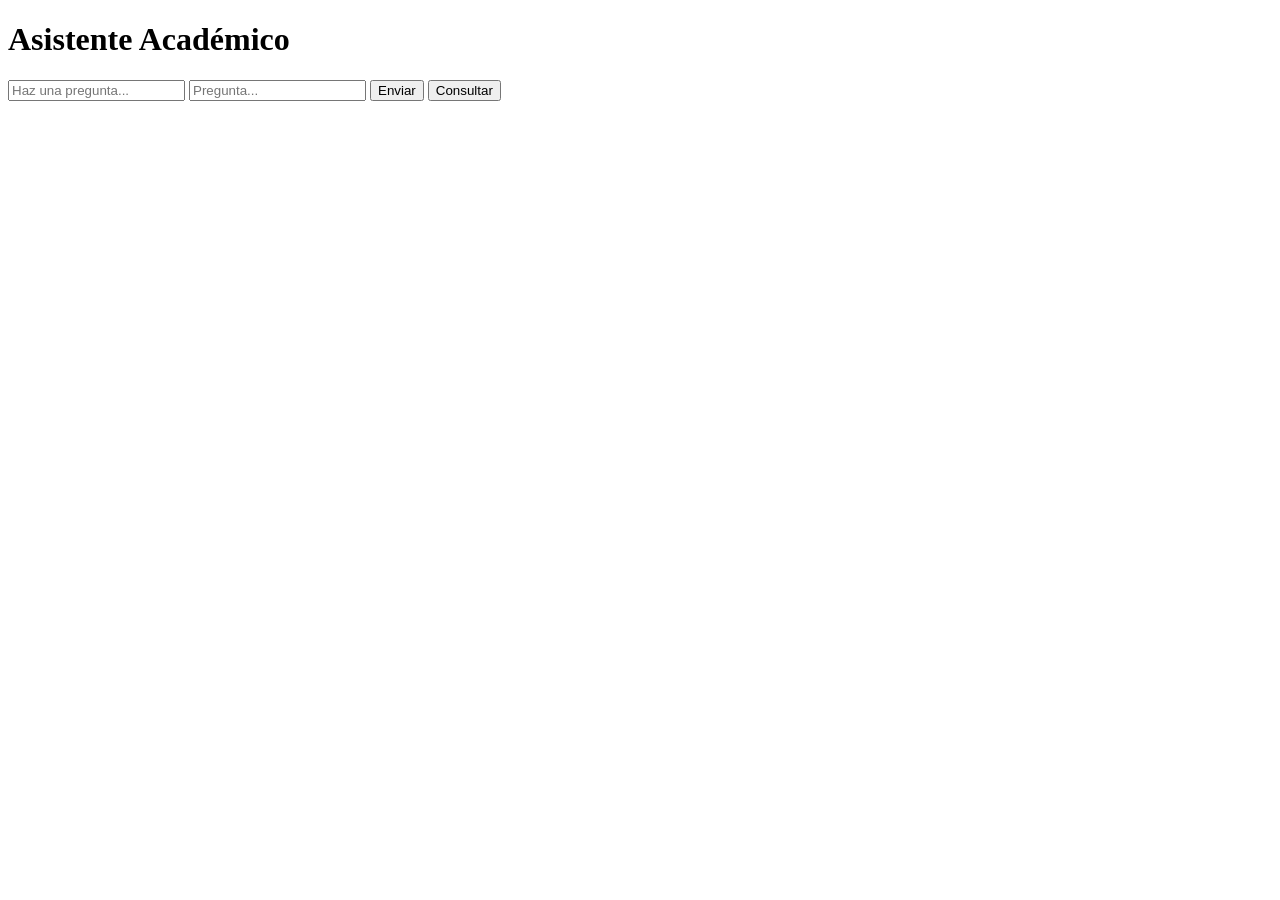
==== templates/index.html @ e2f16c11 "interfaz funcionando, no conectada" ====
<!DOCTYPE html>
<html lang="es">

<head>
    <meta charset="UTF-8">
    <title>Asistente Reglamento</title>


</head>

<body>

    <div class="container">

        <h1>Asistente Académico</h1>

        <input type="text" id="question" placeholder="Haz una pregunta...">

        <input id="question" placeholder="Pregunta...">
        <button onclick="ask()">Enviar</button>

        <button onclick="askQuestion()">
            Consultar
        </button>
        <script>
            async function ask() {
                const question = document.getElementById("question").value;

                const res = await fetch("/ask", {
                    method: "POST",
                    headers: {
                        "Content-Type": "application/json"
                    },
                    body: JSON.stringify({ question })
                });

                const data = await res.json();

                document.getElementById("response").innerText =
                    data.respuesta;
            }
        </script>

        <div id="response"></div>

        <div id="sources"></div>

    </div>

    <script src="script.js"></script>
    <link rel="stylesheet" href="styles.css">
</body>

</html>
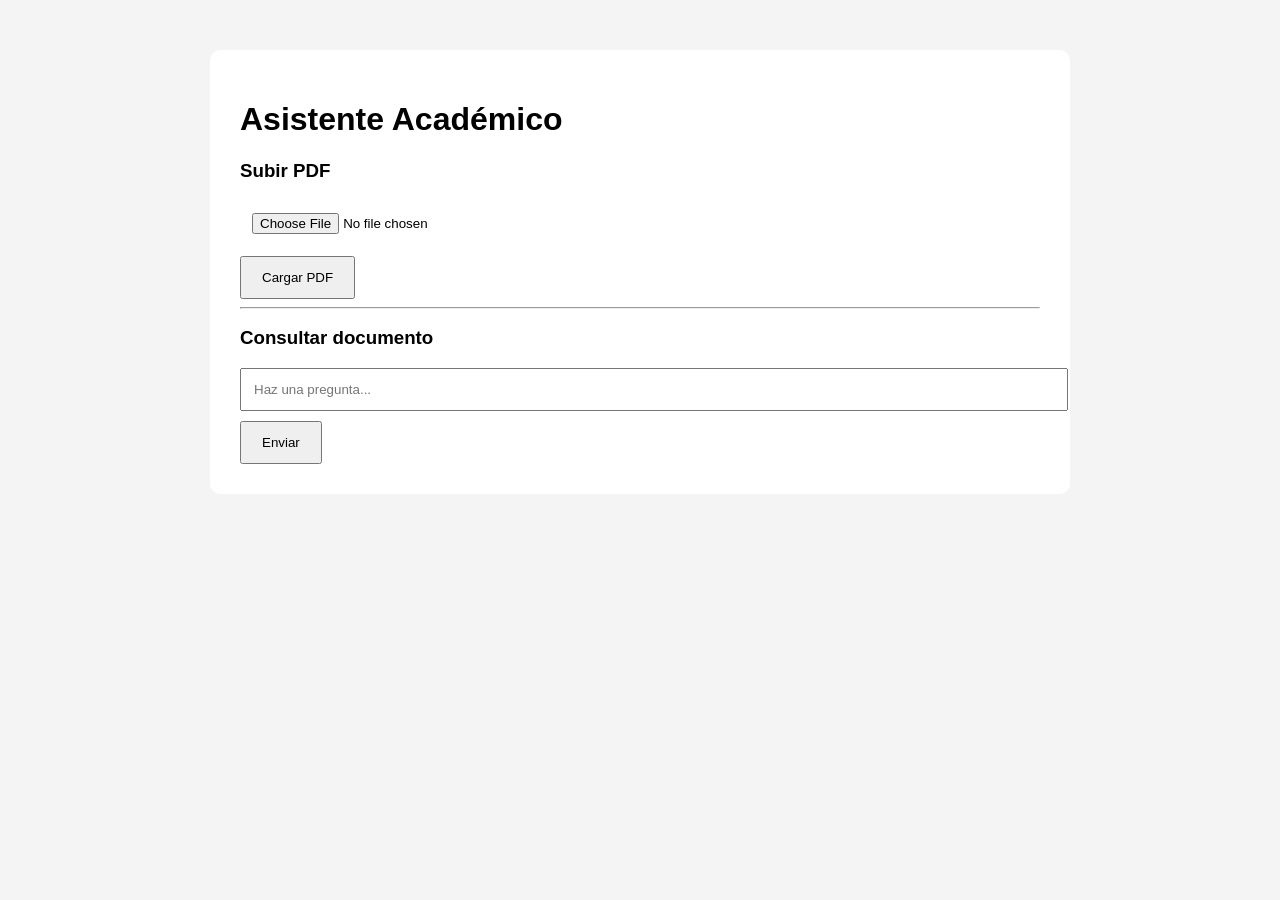
==== commit 64afae9c: "Replanteamiento RAG, Script.js, Index, App.py" ====
--- a/templates/index.html
+++ b/templates/index.html
@@ -5,7 +5,7 @@
     <meta charset="UTF-8">
     <title>Asistente Reglamento</title>
 
-
+    <link rel="stylesheet" href="/static/styles.css">
 </head>
 
 <body>
@@ -14,32 +14,31 @@
 
         <h1>Asistente Académico</h1>
 
-        <input type="text" id="question" placeholder="Haz una pregunta...">
+        <!-- SUBIR PDF -->
+        <h3>Subir PDF</h3>
 
-        <input id="question" placeholder="Pregunta...">
-        <button onclick="ask()">Enviar</button>
+        <input type="file" id="pdfFile" accept=".pdf">
+
+        <button onclick="uploadPDF()">
+            Cargar PDF
+        </button>
+
+        <div id="uploadStatus"></div>
+
+        <hr>
+
+        <!-- HACER PREGUNTAS -->
+        <h3>Consultar documento</h3>
+
+        <input
+            type="text"
+            id="question"
+            placeholder="Haz una pregunta..."
+        >
 
         <button onclick="askQuestion()">
-            Consultar
+            Enviar
         </button>
-        <script>
-            async function ask() {
-                const question = document.getElementById("question").value;
-
-                const res = await fetch("/ask", {
-                    method: "POST",
-                    headers: {
-                        "Content-Type": "application/json"
-                    },
-                    body: JSON.stringify({ question })
-                });
-
-                const data = await res.json();
-
-                document.getElementById("response").innerText =
-                    data.respuesta;
-            }
-        </script>
 
         <div id="response"></div>
 
@@ -47,8 +46,8 @@
 
     </div>
 
-    <script src="script.js"></script>
-    <link rel="stylesheet" href="styles.css">
+<script src="/static/script.js"></script>
+
 </body>
 
 </html>
--- a/static/styles.css
+++ b/static/styles.css
@@ -0,0 +1,29 @@
+body {
+    font-family: Arial;
+    background: #f4f4f4;
+}
+
+.container {
+    width: 800px;
+    margin: auto;
+    margin-top: 50px;
+    background: white;
+    padding: 30px;
+    border-radius: 10px;
+}
+
+input {
+    width: 100%;
+    padding: 12px;
+}
+
+button {
+    margin-top: 10px;
+    padding: 12px 20px;
+}
+
+.source {
+    background: #eee;
+    padding: 10px;
+    margin-top: 10px;
+}
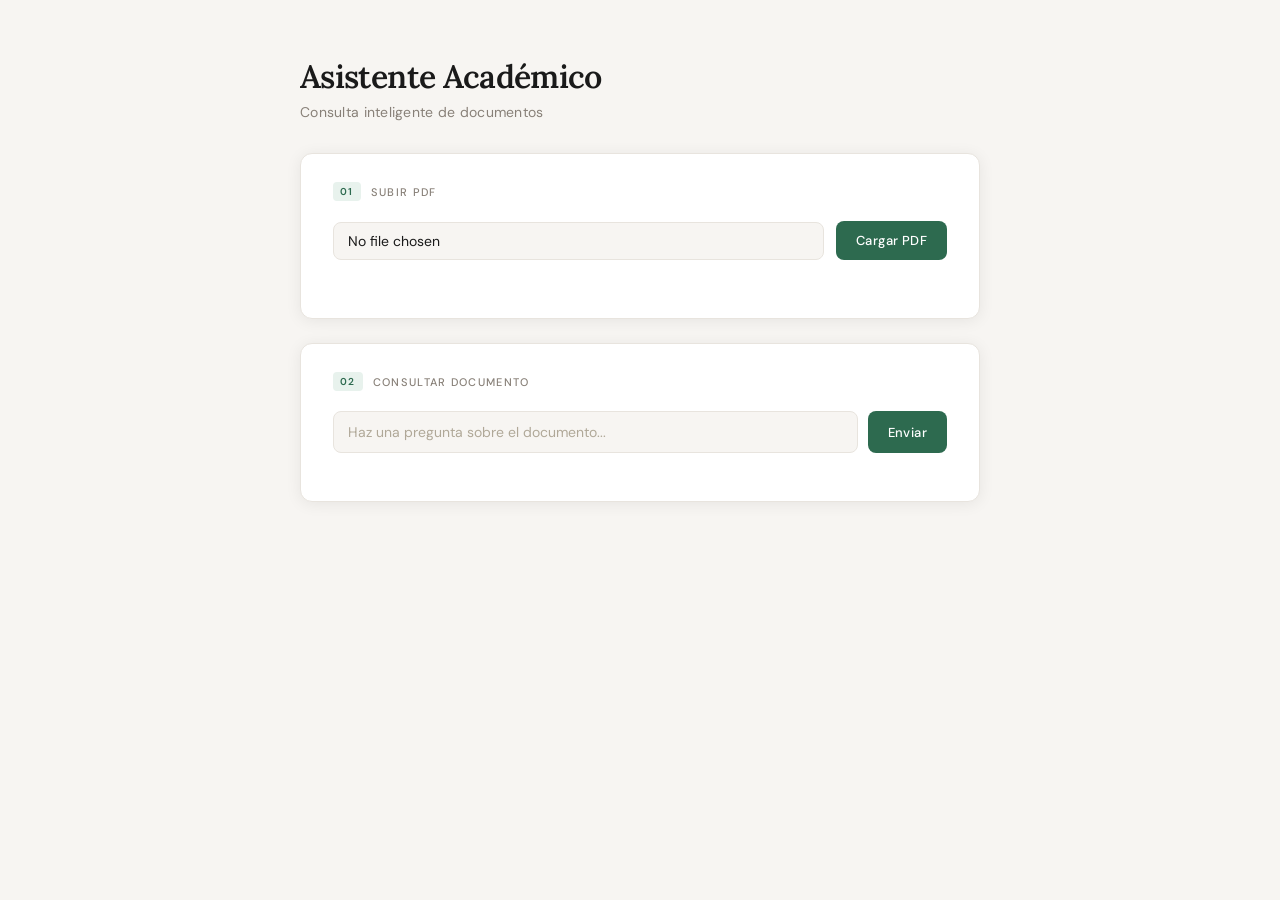
==== commit 37a63cfc: "Mejora HTML y CSS" ====
--- a/templates/index.html
+++ b/templates/index.html
@@ -4,7 +4,9 @@
 <head>
     <meta charset="UTF-8">
     <title>Asistente Reglamento</title>
-
+    <link rel="preconnect" href="https://fonts.googleapis.com">
+    <link rel="preconnect" href="https://fonts.gstatic.com" crossorigin>
+    <link href="https://fonts.googleapis.com/css2?family=Lora:wght@500;600&family=DM+Sans:wght@300;400;500&display=swap" rel="stylesheet">
     <link rel="stylesheet" href="/static/styles.css">
 </head>
 
@@ -12,41 +14,49 @@
 
     <div class="container">
 
-        <h1>Asistente Académico</h1>
+        <header class="app-header">
+            <h1>Asistente Académico</h1>
+            <p class="tagline">Consulta inteligente de documentos</p>
+        </header>
 
         <!-- SUBIR PDF -->
-        <h3>Subir PDF</h3>
+        <section class="card">
+            <h3 class="section-title">
+                <span class="step">01</span>
+                Subir PDF
+            </h3>
 
-        <input type="file" id="pdfFile" accept=".pdf">
+            <div class="file-row">
+                <input type="file" id="pdfFile" accept=".pdf">
+                <button onclick="uploadPDF()">Cargar PDF</button>
+            </div>
 
-        <button onclick="uploadPDF()">
-            Cargar PDF
-        </button>
-
-        <div id="uploadStatus"></div>
-
-        <hr>
+            <div id="uploadStatus"></div>
+        </section>
 
         <!-- HACER PREGUNTAS -->
-        <h3>Consultar documento</h3>
+        <section class="card">
+            <h3 class="section-title">
+                <span class="step">02</span>
+                Consultar documento
+            </h3>
 
-        <input
-            type="text"
-            id="question"
-            placeholder="Haz una pregunta..."
-        >
+            <div class="query-row">
+                <input
+                    type="text"
+                    id="question"
+                    placeholder="Haz una pregunta sobre el documento..."
+                >
+                <button onclick="askQuestion()">Enviar</button>
+            </div>
 
-        <button onclick="askQuestion()">
-            Enviar
-        </button>
-
-        <div id="response"></div>
-
-        <div id="sources"></div>
+            <div id="response"></div>
+            <div id="sources"></div>
+        </section>
 
     </div>
 
-<script src="/static/script.js"></script>
+    <script src="/static/script.js"></script>
 
 </body>
 
--- a/static/styles.css
+++ b/static/styles.css
@@ -1,29 +1,197 @@
-body {
-    font-family: Arial;
-    background: #f4f4f4;
+/* ── Variables ── */
+:root {
+    --bg:        #f7f5f2;
+    --surface:   #ffffff;
+    --border:    #e8e4de;
+    --accent:    #2d6a4f;
+    --accent-lt: #e8f2ed;
+    --text:      #1a1a1a;
+    --muted:     #888078;
+    --radius:    12px;
+    --shadow:    0 2px 16px rgba(0,0,0,0.07);
 }
 
-.container {
-    width: 800px;
-    margin: auto;
-    margin-top: 50px;
-    background: white;
-    padding: 30px;
-    border-radius: 10px;
+*, *::before, *::after { box-sizing: border-box; margin: 0; padding: 0; }
+
+body {
+    font-family: 'DM Sans', system-ui, sans-serif;
+    background: var(--bg);
+    color: var(--text);
+    min-height: 100vh;
 }
 
-input {
-    width: 100%;
-    padding: 12px;
+/* ── Layout ── */
+.container {
+    width: min(680px, 94%);
+    margin: 0 auto;
+    padding: 56px 0 80px;
+    display: flex;
+    flex-direction: column;
+    gap: 24px;
 }
 
+/* ── Header ── */
+.app-header {
+    margin-bottom: 8px;
+}
+
+.app-header h1 {
+    font-family: 'Lora', Georgia, serif;
+    font-size: clamp(24px, 5vw, 32px);
+    font-weight: 600;
+    color: var(--text);
+    letter-spacing: -0.02em;
+}
+
+.tagline {
+    font-size: 14px;
+    color: var(--muted);
+    margin-top: 6px;
+    letter-spacing: 0.02em;
+}
+
+/* ── Cards ── */
+.card {
+    background: var(--surface);
+    border: 1px solid var(--border);
+    border-radius: var(--radius);
+    padding: 28px 32px;
+    box-shadow: var(--shadow);
+}
+
+.section-title {
+    display: flex;
+    align-items: center;
+    gap: 10px;
+    font-family: 'DM Sans', sans-serif;
+    font-size: 11px;
+    font-weight: 500;
+    letter-spacing: 0.12em;
+    text-transform: uppercase;
+    color: var(--muted);
+    margin-bottom: 20px;
+}
+
+.step {
+    font-size: 10px;
+    font-weight: 600;
+    color: var(--accent);
+    background: var(--accent-lt);
+    padding: 3px 7px;
+    border-radius: 4px;
+}
+
+/* ── File row ── */
+.file-row {
+    display: flex;
+    align-items: center;
+    gap: 12px;
+    flex-wrap: wrap;
+}
+
+/* ── Query row ── */
+.query-row {
+    display: flex;
+    gap: 10px;
+}
+
+/* ── Inputs ── */
+input[type="text"],
+input[type="file"] {
+    flex: 1;
+    font-family: 'DM Sans', sans-serif;
+    font-size: 14px;
+    color: var(--text);
+    background: var(--bg);
+    border: 1px solid var(--border);
+    border-radius: 8px;
+    padding: 11px 14px;
+    outline: none;
+    transition: border-color .2s, box-shadow .2s;
+    min-width: 0;
+}
+
+input[type="text"]::placeholder { color: #b0a898; }
+
+input[type="text"]:focus,
+input[type="file"]:focus {
+    border-color: var(--accent);
+    box-shadow: 0 0 0 3px rgba(45,106,79,0.1);
+}
+
+input[type="file"] {
+    cursor: pointer;
+    padding: 9px 14px;
+}
+input[type="file"]::-webkit-file-upload-button {
+    display: none;
+}
+
+/* ── Buttons ── */
 button {
-    margin-top: 10px;
-    padding: 12px 20px;
+    font-family: 'DM Sans', sans-serif;
+    font-size: 13px;
+    font-weight: 500;
+    letter-spacing: 0.03em;
+    color: #fff;
+    background: var(--accent);
+    border: none;
+    border-radius: 8px;
+    padding: 11px 20px;
+    cursor: pointer;
+    white-space: nowrap;
+    transition: background .2s, transform .1s;
+}
+button:hover   { background: #245c43; }
+button:active  { transform: scale(.98); }
+
+/* ── Status & Response ── */
+#uploadStatus {
+    margin-top: 12px;
+    font-size: 13px;
+    color: var(--muted);
+    min-height: 18px;
+}
+
+#response {
+    margin-top: 20px;
+    font-size: 14px;
+    line-height: 1.75;
+    color: var(--text);
+    white-space: pre-wrap;
+}
+
+#response:not(:empty) {
+    background: var(--accent-lt);
+    border-left: 3px solid var(--accent);
+    border-radius: 0 8px 8px 0;
+    padding: 16px 18px;
+}
+
+/* ── Sources ── */
+#sources:not(:empty) {
+    margin-top: 16px;
 }
 
 .source {
-    background: #eee;
-    padding: 10px;
-    margin-top: 10px;
+    background: var(--bg);
+    border: 1px solid var(--border);
+    border-radius: 8px;
+    padding: 12px 16px;
+    margin-top: 8px;
+    font-size: 13px;
+    color: var(--muted);
+    line-height: 1.6;
+}
+
+/* ── Scrollbar ── */
+::-webkit-scrollbar { width: 5px; }
+::-webkit-scrollbar-track { background: transparent; }
+::-webkit-scrollbar-thumb { background: var(--border); border-radius: 99px; }
+
+/* ── Responsive ── */
+@media (max-width: 480px) {
+    .card { padding: 20px; }
+    .query-row { flex-direction: column; }
+    button { width: 100%; }
 }
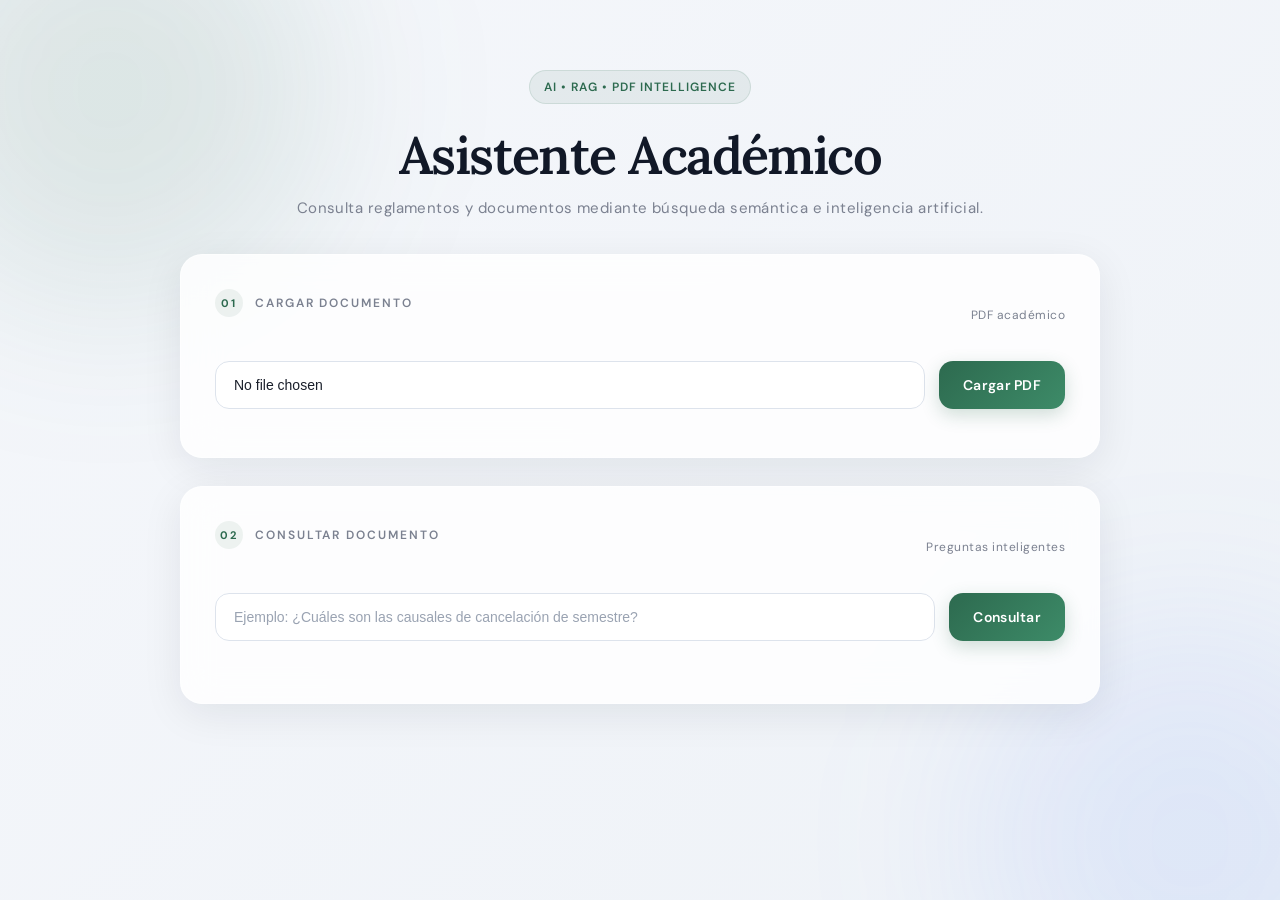
==== commit a184b110: "Supuesta mejora de styles e index" ====
--- a/templates/index.html
+++ b/templates/index.html
@@ -2,56 +2,135 @@
 <html lang="es">
 
 <head>
+
     <meta charset="UTF-8">
-    <title>Asistente Reglamento</title>
-    <link rel="preconnect" href="https://fonts.googleapis.com">
-    <link rel="preconnect" href="https://fonts.gstatic.com" crossorigin>
-    <link href="https://fonts.googleapis.com/css2?family=Lora:wght@500;600&family=DM+Sans:wght@300;400;500&display=swap" rel="stylesheet">
-    <link rel="stylesheet" href="/static/styles.css">
+
+    <meta
+        name="viewport"
+        content="width=device-width, initial-scale=1.0"
+    >
+
+    <title>Asistente Académico IA</title>
+
+    <!-- Fonts -->
+    <link
+        rel="preconnect"
+        href="https://fonts.googleapis.com"
+    >
+
+    <link
+        rel="preconnect"
+        href="https://fonts.gstatic.com"
+        crossorigin
+    >
+
+    <link
+        href="https://fonts.googleapis.com/css2?family=Lora:wght@500;600&family=DM+Sans:wght@300;400;500;600&display=swap"
+        rel="stylesheet"
+    >
+
+    <!-- CSS -->
+    <link
+        rel="stylesheet"
+        href="/static/styles.css"
+    >
+
 </head>
 
 <body>
 
     <div class="container">
 
+        <!-- HEADER -->
         <header class="app-header">
-            <h1>Asistente Académico</h1>
-            <p class="tagline">Consulta inteligente de documentos</p>
+
+            <div class="hero-badge">
+                AI • RAG • PDF Intelligence
+            </div>
+
+            <h1>
+                Asistente Académico
+            </h1>
+
+            <p class="tagline">
+                Consulta reglamentos y documentos mediante búsqueda semántica e inteligencia artificial.
+            </p>
+
         </header>
 
         <!-- SUBIR PDF -->
         <section class="card">
-            <h3 class="section-title">
-                <span class="step">01</span>
-                Subir PDF
-            </h3>
+
+            <div class="section-header">
+
+                <h3 class="section-title">
+                    <span class="step">01</span>
+                    Cargar documento
+                </h3>
+
+                <span class="section-subtitle">
+                    PDF académico
+                </span>
+
+            </div>
 
             <div class="file-row">
-                <input type="file" id="pdfFile" accept=".pdf">
-                <button onclick="uploadPDF()">Cargar PDF</button>
+
+                <input
+                    type="file"
+                    id="pdfFile"
+                    accept=".pdf"
+                >
+
+                <button onclick="uploadPDF()">
+                    Cargar PDF
+                </button>
+
             </div>
 
             <div id="uploadStatus"></div>
+
         </section>
 
-        <!-- HACER PREGUNTAS -->
+        <!-- CONSULTA -->
         <section class="card">
-            <h3 class="section-title">
-                <span class="step">02</span>
-                Consultar documento
-            </h3>
+
+            <div class="section-header">
+
+                <h3 class="section-title">
+                    <span class="step">02</span>
+                    Consultar documento
+                </h3>
+
+                <span class="section-subtitle">
+                    Preguntas inteligentes
+                </span>
+
+            </div>
 
             <div class="query-row">
+
                 <input
                     type="text"
                     id="question"
-                    placeholder="Haz una pregunta sobre el documento..."
+                    placeholder="Ejemplo: ¿Cuáles son las causales de cancelación de semestre?"
                 >
-                <button onclick="askQuestion()">Enviar</button>
+
+                <button onclick="askQuestion()">
+                    Consultar
+                </button>
+
             </div>
 
-            <div id="response"></div>
-            <div id="sources"></div>
+            <!-- RESPUESTA -->
+            <div class="response-wrapper">
+
+                <div id="response"></div>
+
+                <div id="sources"></div>
+
+            </div>
+
         </section>
 
     </div>
--- a/static/styles.css
+++ b/static/styles.css
@@ -1,197 +1,693 @@
-/* ── Variables ── */
+/* ─────────────────────────────
+   VARIABLES
+───────────────────────────── */
 :root {
-    --bg:        #f7f5f2;
-    --surface:   #ffffff;
-    --border:    #e8e4de;
-    --accent:    #2d6a4f;
-    --accent-lt: #e8f2ed;
-    --text:      #1a1a1a;
-    --muted:     #888078;
-    --radius:    12px;
-    --shadow:    0 2px 16px rgba(0,0,0,0.07);
-}
-
-*, *::before, *::after { box-sizing: border-box; margin: 0; padding: 0; }
-
+
+    --bg:
+        linear-gradient(
+            135deg,
+            #f5f7fb 0%,
+            #eef2f7 100%
+        );
+
+    --surface:
+        rgba(255,255,255,0.82);
+
+    --surface-strong:
+        #ffffff;
+
+    --border:
+        rgba(255,255,255,0.5);
+
+    --accent:
+        #2d6a4f;
+
+    --accent-hover:
+        #245740;
+
+    --accent-light:
+        rgba(45,106,79,0.08);
+
+    --text:
+        #1a1f2b;
+
+    --muted:
+        #7b8190;
+
+    --shadow:
+        0 10px 40px rgba(15,23,42,0.08);
+
+    --shadow-hover:
+        0 14px 50px rgba(15,23,42,0.12);
+
+    --radius:
+        22px;
+}
+
+/* ─────────────────────────────
+   RESET
+───────────────────────────── */
+*,
+*::before,
+*::after {
+    box-sizing: border-box;
+    margin: 0;
+    padding: 0;
+}
+
+/* ─────────────────────────────
+   BODY
+───────────────────────────── */
 body {
-    font-family: 'DM Sans', system-ui, sans-serif;
+
+    font-family:
+        'DM Sans',
+        system-ui,
+        sans-serif;
+
     background: var(--bg);
+
     color: var(--text);
+
     min-height: 100vh;
-}
-
-/* ── Layout ── */
+
+    position: relative;
+
+    overflow-x: hidden;
+}
+
+/* Fondo decorativo */
+body::before,
+body::after {
+
+    content: "";
+
+    position: fixed;
+
+    width: 420px;
+    height: 420px;
+
+    border-radius: 50%;
+
+    filter: blur(90px);
+
+    z-index: -1;
+}
+
+body::before {
+
+    top: -120px;
+    left: -100px;
+
+    background:
+        rgba(45,106,79,0.12);
+}
+
+body::after {
+
+    bottom: -150px;
+    right: -120px;
+
+    background:
+        rgba(77,124,255,0.10);
+}
+
+/* ─────────────────────────────
+   LAYOUT
+───────────────────────────── */
 .container {
-    width: min(680px, 94%);
-    margin: 0 auto;
-    padding: 56px 0 80px;
-    display: flex;
-    flex-direction: column;
-    gap: 24px;
-}
-
-/* ── Header ── */
+
+    width:
+        min(920px, 92%);
+
+    margin:
+        0 auto;
+
+    padding:
+        70px 0 90px;
+
+    display:
+        flex;
+
+    flex-direction:
+        column;
+
+    gap:
+        28px;
+}
+
+/* ─────────────────────────────
+   HEADER
+───────────────────────────── */
 .app-header {
+
+    text-align: center;
+
     margin-bottom: 8px;
 }
 
 .app-header h1 {
-    font-family: 'Lora', Georgia, serif;
-    font-size: clamp(24px, 5vw, 32px);
-    font-weight: 600;
-    color: var(--text);
-    letter-spacing: -0.02em;
+
+    font-family:
+        'Lora',
+        serif;
+
+    font-size:
+        clamp(36px, 5vw, 52px);
+
+    font-weight:
+        600;
+
+    letter-spacing:
+        -0.03em;
+
+    color:
+        #111827;
+
+    margin-bottom:
+        10px;
 }
 
 .tagline {
-    font-size: 14px;
-    color: var(--muted);
-    margin-top: 6px;
-    letter-spacing: 0.02em;
-}
-
-/* ── Cards ── */
+
+    font-size:
+        15px;
+
+    color:
+        var(--muted);
+
+    letter-spacing:
+        0.03em;
+}
+
+/* ─────────────────────────────
+   CARDS
+───────────────────────────── */
 .card {
-    background: var(--surface);
-    border: 1px solid var(--border);
-    border-radius: var(--radius);
-    padding: 28px 32px;
-    box-shadow: var(--shadow);
-}
-
+
+    background:
+        var(--surface);
+
+    backdrop-filter:
+        blur(18px);
+
+    -webkit-backdrop-filter:
+        blur(18px);
+
+    border:
+        1px solid var(--border);
+
+    border-radius:
+        var(--radius);
+
+    padding:
+        34px;
+
+    box-shadow:
+        var(--shadow);
+
+    transition:
+        transform .25s ease,
+        box-shadow .25s ease;
+}
+
+.card:hover {
+
+    transform:
+        translateY(-3px);
+
+    box-shadow:
+        var(--shadow-hover);
+}
+
+/* ─────────────────────────────
+   SECTION TITLES
+───────────────────────────── */
 .section-title {
-    display: flex;
-    align-items: center;
-    gap: 10px;
-    font-family: 'DM Sans', sans-serif;
-    font-size: 11px;
-    font-weight: 500;
-    letter-spacing: 0.12em;
-    text-transform: uppercase;
-    color: var(--muted);
-    margin-bottom: 20px;
+
+    display:
+        flex;
+
+    align-items:
+        center;
+
+    gap:
+        12px;
+
+    font-size:
+        12px;
+
+    text-transform:
+        uppercase;
+
+    letter-spacing:
+        0.16em;
+
+    color:
+        var(--muted);
+
+    margin-bottom:
+        24px;
+
+    font-weight:
+        600;
 }
 
 .step {
-    font-size: 10px;
-    font-weight: 600;
-    color: var(--accent);
-    background: var(--accent-lt);
-    padding: 3px 7px;
-    border-radius: 4px;
-}
-
-/* ── File row ── */
-.file-row {
-    display: flex;
-    align-items: center;
-    gap: 12px;
-    flex-wrap: wrap;
-}
-
-/* ── Query row ── */
+
+    width:
+        28px;
+
+    height:
+        28px;
+
+    display:
+        flex;
+
+    align-items:
+        center;
+
+    justify-content:
+        center;
+
+    border-radius:
+        50%;
+
+    background:
+        var(--accent-light);
+
+    color:
+        var(--accent);
+
+    font-size:
+        11px;
+
+    font-weight:
+        700;
+}
+
+/* ─────────────────────────────
+   ROWS
+───────────────────────────── */
+.file-row,
 .query-row {
-    display: flex;
-    gap: 10px;
-}
-
-/* ── Inputs ── */
+
+    display:
+        flex;
+
+    gap:
+        14px;
+
+    align-items:
+        center;
+
+    flex-wrap:
+        wrap;
+}
+
+/* ─────────────────────────────
+   INPUTS
+───────────────────────────── */
 input[type="text"],
 input[type="file"] {
-    flex: 1;
-    font-family: 'DM Sans', sans-serif;
-    font-size: 14px;
-    color: var(--text);
-    background: var(--bg);
-    border: 1px solid var(--border);
-    border-radius: 8px;
-    padding: 11px 14px;
-    outline: none;
-    transition: border-color .2s, box-shadow .2s;
-    min-width: 0;
-}
-
-input[type="text"]::placeholder { color: #b0a898; }
+
+    flex:
+        1;
+
+    width:
+        100%;
+
+    min-width:
+        0;
+
+    border:
+        1px solid #dde3ec;
+
+    background:
+        rgba(255,255,255,0.92);
+
+    border-radius:
+        14px;
+
+    padding:
+        15px 18px;
+
+    font-size:
+        14px;
+
+    color:
+        var(--text);
+
+    transition:
+        all .25s ease;
+
+    outline:
+        none;
+}
+
+input[type="text"]::placeholder {
+
+    color:
+        #9aa3b2;
+}
 
 input[type="text"]:focus,
 input[type="file"]:focus {
-    border-color: var(--accent);
-    box-shadow: 0 0 0 3px rgba(45,106,79,0.1);
+
+    border-color:
+        rgba(45,106,79,0.45);
+
+    box-shadow:
+        0 0 0 5px rgba(45,106,79,0.10);
+
+    transform:
+        translateY(-1px);
 }
 
 input[type="file"] {
-    cursor: pointer;
-    padding: 9px 14px;
-}
+
+    cursor:
+        pointer;
+}
+
 input[type="file"]::-webkit-file-upload-button {
     display: none;
 }
 
-/* ── Buttons ── */
+/* ─────────────────────────────
+   BUTTONS
+───────────────────────────── */
 button {
-    font-family: 'DM Sans', sans-serif;
-    font-size: 13px;
-    font-weight: 500;
-    letter-spacing: 0.03em;
-    color: #fff;
-    background: var(--accent);
-    border: none;
-    border-radius: 8px;
-    padding: 11px 20px;
-    cursor: pointer;
-    white-space: nowrap;
-    transition: background .2s, transform .1s;
-}
-button:hover   { background: #245c43; }
-button:active  { transform: scale(.98); }
-
-/* ── Status & Response ── */
+
+    border:
+        none;
+
+    border-radius:
+        14px;
+
+    padding:
+        15px 24px;
+
+    background:
+        linear-gradient(
+            135deg,
+            #2d6a4f,
+            #3d8b68
+        );
+
+    color:
+        white;
+
+    font-family:
+        'DM Sans',
+        sans-serif;
+
+    font-size:
+        14px;
+
+    font-weight:
+        600;
+
+    letter-spacing:
+        0.02em;
+
+    cursor:
+        pointer;
+
+    transition:
+        all .25s ease;
+
+    box-shadow:
+        0 6px 18px rgba(45,106,79,0.22);
+}
+
+button:hover {
+
+    transform:
+        translateY(-2px);
+
+    box-shadow:
+        0 10px 24px rgba(45,106,79,0.28);
+}
+
+button:active {
+
+    transform:
+        scale(.98);
+}
+
+/* ─────────────────────────────
+   STATUS
+───────────────────────────── */
 #uploadStatus {
-    margin-top: 12px;
-    font-size: 13px;
-    color: var(--muted);
-    min-height: 18px;
-}
-
+
+    margin-top:
+        14px;
+
+    font-size:
+        13px;
+
+    color:
+        var(--muted);
+
+    line-height:
+        1.6;
+}
+
+/* ─────────────────────────────
+   RESPONSE
+───────────────────────────── */
 #response {
-    margin-top: 20px;
-    font-size: 14px;
-    line-height: 1.75;
-    color: var(--text);
-    white-space: pre-wrap;
+
+    margin-top:
+        28px;
+
+    line-height:
+        1.9;
+
+    font-size:
+        15px;
+
+    color:
+        #1f2937;
 }
 
 #response:not(:empty) {
-    background: var(--accent-lt);
-    border-left: 3px solid var(--accent);
-    border-radius: 0 8px 8px 0;
-    padding: 16px 18px;
-}
-
-/* ── Sources ── */
+
+    background:
+        linear-gradient(
+            135deg,
+            rgba(45,106,79,0.07),
+            rgba(255,255,255,0.9)
+        );
+
+    border:
+        1px solid rgba(45,106,79,0.12);
+
+    border-left:
+        5px solid var(--accent);
+
+    border-radius:
+        18px;
+
+    padding:
+        24px;
+
+    box-shadow:
+        0 8px 24px rgba(0,0,0,0.04);
+
+    animation:
+        fadeIn .3s ease;
+}
+
+/* ─────────────────────────────
+   SOURCES
+───────────────────────────── */
 #sources:not(:empty) {
-    margin-top: 16px;
+
+    margin-top:
+        24px;
 }
 
 .source {
-    background: var(--bg);
-    border: 1px solid var(--border);
-    border-radius: 8px;
-    padding: 12px 16px;
-    margin-top: 8px;
-    font-size: 13px;
-    color: var(--muted);
-    line-height: 1.6;
-}
-
-/* ── Scrollbar ── */
-::-webkit-scrollbar { width: 5px; }
-::-webkit-scrollbar-track { background: transparent; }
-::-webkit-scrollbar-thumb { background: var(--border); border-radius: 99px; }
-
-/* ── Responsive ── */
-@media (max-width: 480px) {
-    .card { padding: 20px; }
-    .query-row { flex-direction: column; }
-    button { width: 100%; }
+
+    background:
+        rgba(255,255,255,0.72);
+
+    border:
+        1px solid rgba(0,0,0,0.06);
+
+    border-radius:
+        14px;
+
+    padding:
+        16px 18px;
+
+    margin-top:
+        12px;
+
+    font-size:
+        13px;
+
+    line-height:
+        1.7;
+
+    color:
+        #5b6472;
+
+    transition:
+        all .2s ease;
+}
+
+.source:hover {
+
+    transform:
+        translateX(3px);
+
+    background:
+        white;
+}
+
+/* ─────────────────────────────
+   ANIMATIONS
+───────────────────────────── */
+@keyframes fadeIn {
+
+    from {
+        opacity: 0;
+        transform: translateY(8px);
+    }
+
+    to {
+        opacity: 1;
+        transform: translateY(0);
+    }
+}
+
+/* ─────────────────────────────
+   SCROLLBAR
+───────────────────────────── */
+::-webkit-scrollbar {
+
+    width: 7px;
+}
+
+::-webkit-scrollbar-thumb {
+
+    background:
+        rgba(0,0,0,0.12);
+
+    border-radius:
+        999px;
+}
+
+/* ─────────────────────────────
+   RESPONSIVE
+───────────────────────────── */
+@media (max-width: 640px) {
+
+    .container {
+
+        width: 94%;
+
+        padding-top: 42px;
+    }
+
+    .card {
+
+        padding: 24px;
+    }
+
+    .query-row,
+    .file-row {
+
+        flex-direction: column;
+    }
+
+    button {
+
+        width: 100%;
+    }
+
+    .app-header h1 {
+
+        font-size: 34px;
+    }
+}
+
+/* ─────────────────────────────
+   EXTRA UI
+───────────────────────────── */
+
+.hero-badge {
+
+    display: inline-flex;
+
+    align-items: center;
+
+    gap: 8px;
+
+    padding: 8px 14px;
+
+    border-radius: 999px;
+
+    background:
+        rgba(45,106,79,0.08);
+
+    color:
+        var(--accent);
+
+    font-size:
+        12px;
+
+    font-weight:
+        600;
+
+    letter-spacing:
+        0.08em;
+
+    text-transform:
+        uppercase;
+
+    margin-bottom:
+        18px;
+
+    border:
+        1px solid rgba(45,106,79,0.12);
+}
+
+.section-header {
+
+    display:
+        flex;
+
+    align-items:
+        center;
+
+    justify-content:
+        space-between;
+
+    margin-bottom:
+        20px;
+
+    gap:
+        12px;
+}
+
+.section-subtitle {
+
+    font-size:
+        12px;
+
+    color:
+        var(--muted);
+
+    letter-spacing:
+        0.04em;
+}
+
+.response-wrapper {
+
+    margin-top:
+        10px;
 }
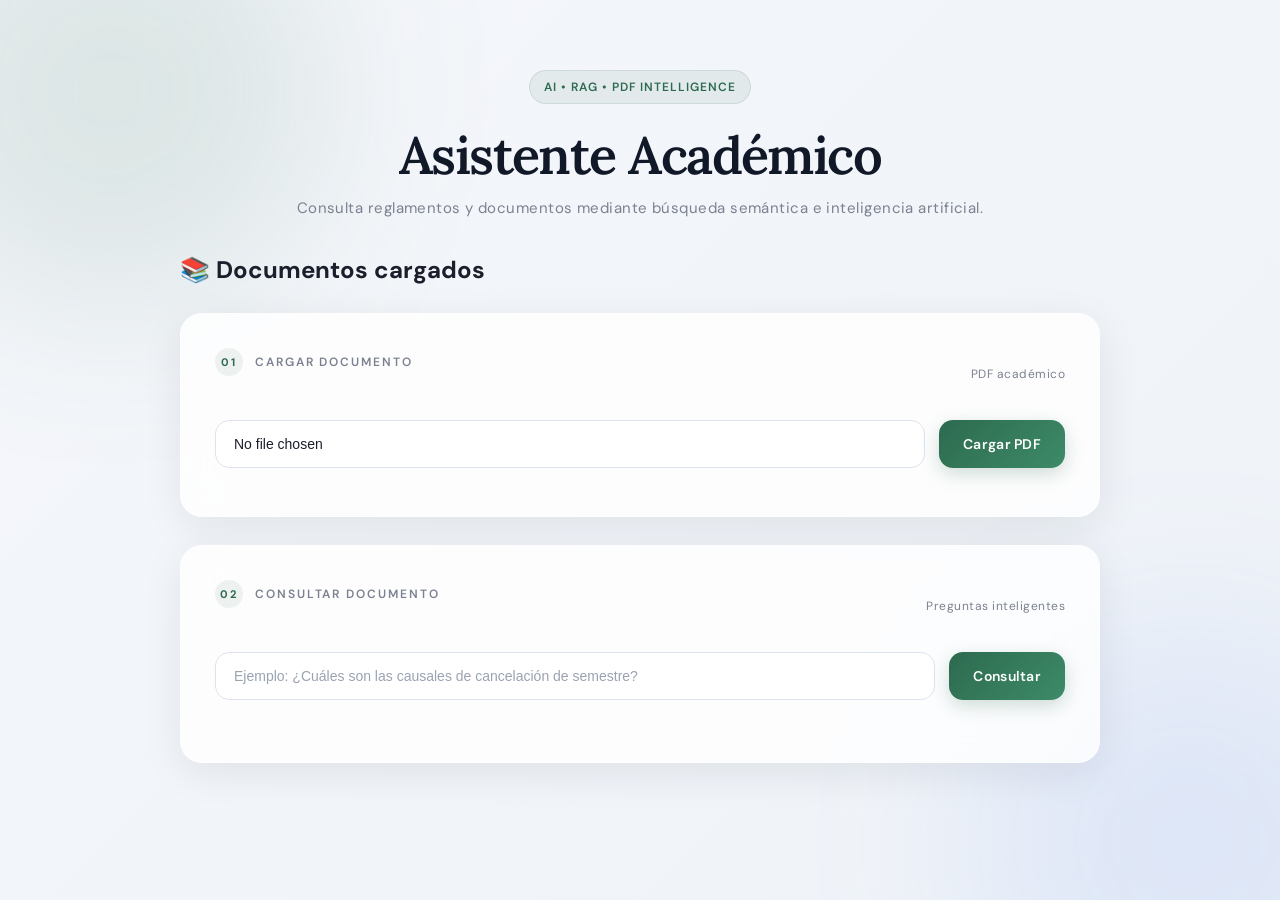
==== commit 84d566d2: "interfaz mejorada, correccion salida en proceso" ====
--- a/templates/index.html
+++ b/templates/index.html
@@ -5,35 +5,21 @@
 
     <meta charset="UTF-8">
 
-    <meta
-        name="viewport"
-        content="width=device-width, initial-scale=1.0"
-    >
+    <meta name="viewport" content="width=device-width, initial-scale=1.0">
 
     <title>Asistente Académico IA</title>
 
     <!-- Fonts -->
-    <link
-        rel="preconnect"
-        href="https://fonts.googleapis.com"
-    >
+    <link rel="preconnect" href="https://fonts.googleapis.com">
 
-    <link
-        rel="preconnect"
-        href="https://fonts.gstatic.com"
-        crossorigin
-    >
+    <link rel="preconnect" href="https://fonts.gstatic.com" crossorigin>
 
     <link
         href="https://fonts.googleapis.com/css2?family=Lora:wght@500;600&family=DM+Sans:wght@300;400;500;600&display=swap"
-        rel="stylesheet"
-    >
+        rel="stylesheet">
 
     <!-- CSS -->
-    <link
-        rel="stylesheet"
-        href="/static/styles.css"
-    >
+    <link rel="stylesheet" href="/static/styles.css">
 
 </head>
 
@@ -58,6 +44,12 @@
 
         </header>
 
+        <div class="pdf-manager">
+            <h2>📚 Documentos cargados</h2>
+
+            <div id="pdfList"></div>
+        </div>
+
         <!-- SUBIR PDF -->
         <section class="card">
 
@@ -76,11 +68,7 @@
 
             <div class="file-row">
 
-                <input
-                    type="file"
-                    id="pdfFile"
-                    accept=".pdf"
-                >
+                <input type="file" id="pdfFile" accept=".pdf">
 
                 <button onclick="uploadPDF()">
                     Cargar PDF
@@ -110,11 +98,8 @@
 
             <div class="query-row">
 
-                <input
-                    type="text"
-                    id="question"
-                    placeholder="Ejemplo: ¿Cuáles son las causales de cancelación de semestre?"
-                >
+                <input type="text" id="question"
+                    placeholder="Ejemplo: ¿Cuáles son las causales de cancelación de semestre?">
 
                 <button onclick="askQuestion()">
                     Consultar
